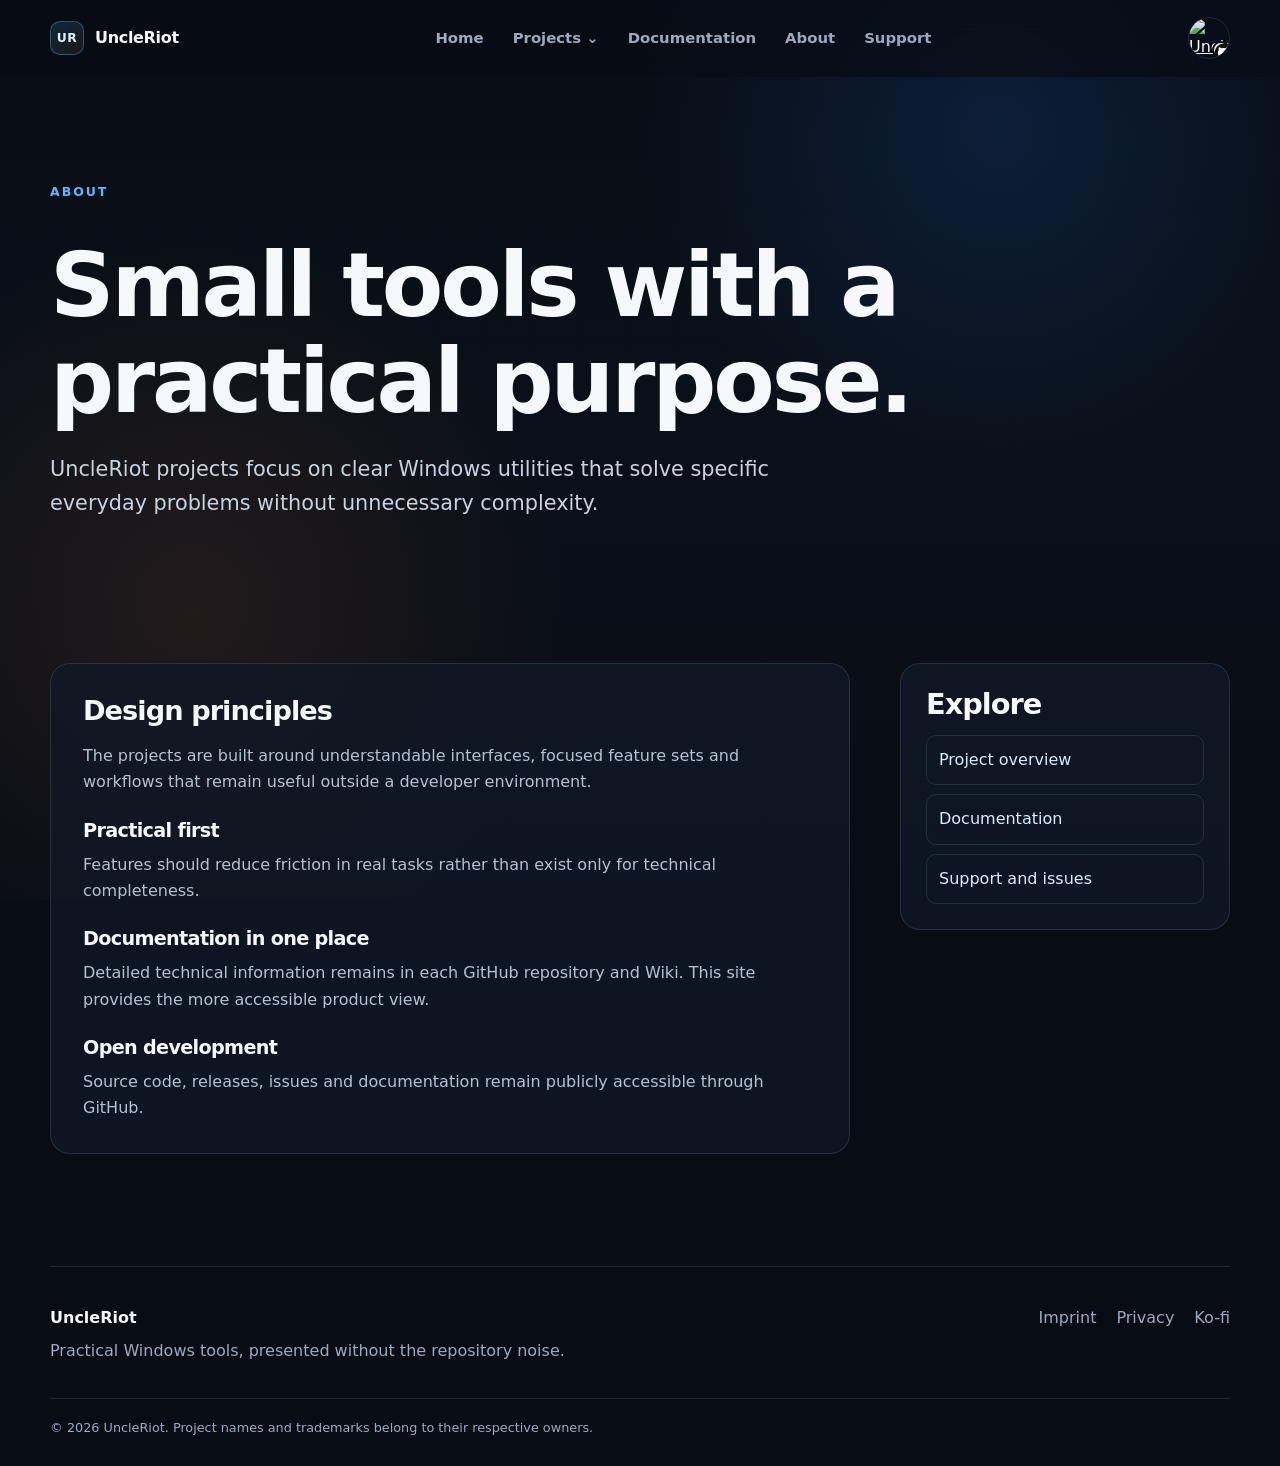
==== pages/about.html @ 2bf3cadb "Add files via upload" ====
<!doctype html><html lang="en"><head><meta charset="utf-8"><meta name="viewport" content="width=device-width, initial-scale=1"><meta name="theme-color" content="#080d15"><title>About — UncleRiot</title><link rel="stylesheet" href="../assets/css/base.css"><link rel="stylesheet" href="../assets/css/pages.css"><script defer src="../assets/js/config.js"></script><script defer src="../assets/js/site.js"></script></head><body><div data-site-header></div><main><section class="page-hero"><div class="container"><p class="eyebrow">About</p><h1>Small tools with a practical purpose.</h1><p class="lead">UncleRiot projects focus on clear Windows utilities that solve specific everyday problems without unnecessary complexity.</p></div></section><section class="section-tight"><div class="container content-grid"><div><article class="content-card"><h2>Design principles</h2><p>The projects are built around understandable interfaces, focused feature sets and workflows that remain useful outside a developer environment.</p><h3>Practical first</h3><p>Features should reduce friction in real tasks rather than exist only for technical completeness.</p><h3>Documentation in one place</h3><p>Detailed technical information remains in each GitHub repository and Wiki. This site provides the more accessible product view.</p><h3>Open development</h3><p>Source code, releases, issues and documentation remain publicly accessible through GitHub.</p></article></div><aside class="side-card"><h3>Explore</h3><div class="side-links"><a href="../index.html#projects">Project overview</a><a href="documentation.html">Documentation</a><a href="support.html">Support and issues</a></div></aside></div></section></main><div data-site-footer></div></body></html>
---- assets/css/base.css ----
:root {
  color-scheme: dark;
  --bg: #080d15;
  --bg-soft: #0d1420;
  --surface: rgba(16, 25, 39, .78);
  --surface-solid: #101927;
  --surface-2: #141f30;
  --border: rgba(159, 183, 217, .16);
  --border-strong: rgba(159, 183, 217, .28);
  --text: #f5f8fc;
  --muted: #9baabd;
  --blue: #59b8ff;
  --blue-2: #257bff;
  --orange: #ff9d55;
  --violet: #b997ff;
  --green: #6de2b1;
  --shadow: 0 24px 80px rgba(0, 0, 0, .34);
  --radius-sm: 12px;
  --radius: 20px;
  --radius-lg: 30px;
  --max: 1180px;
}

* { box-sizing: border-box; }
html { scroll-behavior: smooth; }
body {
  margin: 0;
  min-width: 320px;
  background: var(--bg);
  color: var(--text);
  font-family: Inter, ui-sans-serif, system-ui, -apple-system, BlinkMacSystemFont, "Segoe UI", sans-serif;
  line-height: 1.65;
  -webkit-font-smoothing: antialiased;
}
body::before {
  content: "";
  position: fixed;
  inset: 0;
  z-index: -3;
  background:
    radial-gradient(circle at 78% 14%, rgba(37, 123, 255, .15), transparent 28%),
    radial-gradient(circle at 15% 68%, rgba(255, 126, 61, .10), transparent 30%),
    linear-gradient(180deg, #080d15 0%, #0a1019 48%, #080d15 100%);
}
body::after {
  content: "";
  position: fixed;
  inset: 0;
  z-index: -2;
  opacity: .25;
  background-image: linear-gradient(rgba(140, 176, 220, .035) 1px, transparent 1px), linear-gradient(90deg, rgba(140, 176, 220, .035) 1px, transparent 1px);
  background-size: 48px 48px;
  mask-image: linear-gradient(to bottom, black, transparent 78%);
}
img { max-width: 100%; display: block; }
a { color: inherit; }
button, input { font: inherit; }
button { color: inherit; }
.container { width: min(calc(100% - 40px), var(--max)); margin-inline: auto; }
.skip-link { position: absolute; left: -999px; top: 8px; z-index: 999; }
.skip-link:focus { left: 8px; padding: 10px 14px; border-radius: 8px; background: #fff; color: #000; }
.eyebrow { margin: 0 0 12px; color: var(--blue); font-size: .78rem; font-weight: 800; letter-spacing: .16em; text-transform: uppercase; }
h1, h2, h3 { margin: 0; line-height: 1.08; letter-spacing: -.035em; }
h1 { font-size: clamp(3.1rem, 8vw, 7.4rem); }
h2 { font-size: clamp(2rem, 4.4vw, 4.1rem); }
h3 { font-size: clamp(1.3rem, 2.3vw, 1.8rem); }
p { margin: 0; }
.lead { color: #c8d3e1; font-size: clamp(1.05rem, 2vw, 1.3rem); }
.muted { color: var(--muted); }
.section { padding: 110px 0; }
.section-tight { padding: 72px 0; }
.section-heading { display: grid; gap: 18px; max-width: 760px; margin-bottom: 44px; }
.section-heading p:not(.eyebrow) { color: var(--muted); font-size: 1.08rem; }
.button-row { display: flex; flex-wrap: wrap; gap: 14px; }
.btn { display: inline-flex; min-height: 48px; padding: 0 20px; align-items: center; justify-content: center; gap: 9px; border: 1px solid var(--border-strong); border-radius: 12px; background: rgba(255,255,255,.025); color: var(--text); font-weight: 750; text-decoration: none; transition: transform .2s ease, border-color .2s ease, background .2s ease; }
.btn:hover { transform: translateY(-2px); border-color: rgba(116, 188, 255, .5); background: rgba(89, 184, 255, .07); }
.btn-primary { border-color: transparent; background: linear-gradient(135deg, var(--blue), var(--blue-2)); color: #04111f; box-shadow: 0 12px 38px rgba(37, 123, 255, .22); }
.btn-primary:hover { background: linear-gradient(135deg, #80c9ff, #4d94ff); }
.btn-kofi { border-color: rgba(255, 157, 85, .4); background: rgba(255, 157, 85, .08); }
.text-link { color: #d7eaff; font-weight: 750; text-decoration: none; }
.text-link span { display: inline-block; transition: transform .2s ease; }
.text-link:hover span { transform: translateX(4px); }
.text-link.muted { color: var(--muted); }

.site-header { position: sticky; top: 0; z-index: 100; border-bottom: 1px solid transparent; background: rgba(8, 13, 21, .72); backdrop-filter: blur(18px); }
.nav-shell { width: min(calc(100% - 40px), var(--max)); min-height: 76px; margin: 0 auto; display: grid; grid-template-columns: auto 1fr auto; align-items: center; gap: 30px; }
.brand { display: inline-flex; align-items: center; gap: 11px; font-weight: 850; text-decoration: none; letter-spacing: -.02em; }
.brand-mark { width: 34px; height: 34px; display: grid; place-items: center; border: 1px solid rgba(89,184,255,.35); border-radius: 10px; background: linear-gradient(145deg, rgba(89,184,255,.16), rgba(255,157,85,.08)); color: #dff3ff; font-size: .77rem; letter-spacing: .05em; }
.site-nav { justify-self: center; display: flex; align-items: center; gap: 29px; }
.site-nav > a, .nav-dropdown > button { border: 0; background: none; color: var(--muted); font-size: .93rem; font-weight: 650; text-decoration: none; cursor: pointer; transition: color .2s ease; }
.site-nav > a:hover, .nav-dropdown > button:hover { color: var(--text); }
.nav-dropdown { position: relative; }
.nav-dropdown > button { padding: 8px 0; }
.dropdown-panel { position: absolute; top: calc(100% + 15px); left: 50%; width: 310px; padding: 8px; border: 1px solid var(--border); border-radius: 15px; background: rgba(13, 20, 32, .98); box-shadow: var(--shadow); opacity: 0; visibility: hidden; transform: translate(-50%, -7px); transition: .18s ease; }
.nav-dropdown:hover .dropdown-panel, .nav-dropdown.is-open .dropdown-panel { opacity: 1; visibility: visible; transform: translate(-50%, 0); }
.dropdown-panel a { display: grid; gap: 2px; padding: 12px 13px; border-radius: 10px; text-decoration: none; }
.dropdown-panel a:hover { background: rgba(89,184,255,.08); }
.dropdown-panel small { color: var(--muted); font-size: .78rem; }
.avatar-link { position: relative; width: 42px; height: 42px; border: 1px solid var(--border); border-radius: 50%; overflow: hidden; }
.avatar-link img { width: 100%; height: 100%; object-fit: cover; }
.avatar-link .icon { position: absolute; right: -1px; bottom: -1px; width: 18px; height: 18px; display: grid; place-items: center; border: 2px solid var(--bg); border-radius: 50%; background: #fff; color: #111; }
.avatar-link svg, .nav-toggle svg { width: 20px; height: 20px; }
.nav-toggle { display: none; justify-self: end; width: 42px; height: 42px; place-items: center; border: 1px solid var(--border); border-radius: 10px; background: rgba(255,255,255,.03); }

.site-footer { width: min(calc(100% - 40px), var(--max)); margin: 40px auto 0; padding: 38px 0 28px; border-top: 1px solid var(--border); color: var(--muted); }
.footer-grid { display: flex; justify-content: space-between; gap: 30px; }
.footer-grid strong { color: var(--text); }
.footer-grid p { max-width: 520px; margin-top: 6px; }
.footer-links { display: flex; flex-wrap: wrap; align-items: flex-start; gap: 20px; }
.footer-links a { color: var(--muted); text-decoration: none; }
.footer-links a:hover { color: var(--text); }
.footer-meta { margin-top: 34px; padding-top: 18px; border-top: 1px solid var(--border); font-size: .8rem; }

@media (max-width: 820px) {
  .nav-shell { grid-template-columns: 1fr auto auto; }
  .nav-toggle { display: grid; }
  .site-nav { position: absolute; top: 76px; left: 20px; right: 20px; display: none; padding: 14px; align-items: stretch; flex-direction: column; gap: 3px; border: 1px solid var(--border); border-radius: 16px; background: rgba(13, 20, 32, .98); box-shadow: var(--shadow); }
  .site-nav.is-open { display: flex; }
  .site-nav > a, .nav-dropdown > button { width: 100%; padding: 11px 12px; text-align: left; }
  .dropdown-panel { position: static; width: 100%; margin-top: 4px; opacity: 1; visibility: visible; display: none; transform: none; box-shadow: none; background: rgba(255,255,255,.025); }
  .nav-dropdown.is-open .dropdown-panel { display: block; transform: none; }
  .nav-dropdown:hover .dropdown-panel { display: none; }
  .nav-dropdown.is-open:hover .dropdown-panel { display: block; }
  .section { padding: 80px 0; }
  .footer-grid { flex-direction: column; }
}
---- assets/css/pages.css ----
.page-hero { padding: 105px 0 70px; }.page-hero .container { display: grid; gap: 22px; }.page-hero h1 { max-width: 900px; font-size: clamp(2.8rem, 7vw, 6rem); }.page-hero .lead { max-width: 790px; }
.content-grid { display: grid; grid-template-columns: minmax(0, 1fr) 330px; gap: 50px; align-items: start; }.content-card { padding: 32px; border: 1px solid var(--border); border-radius: var(--radius); background: var(--surface); }.content-card + .content-card { margin-top: 20px; }.content-card h2 { margin-bottom: 18px; font-size: 1.7rem; }.content-card h3 { margin-top: 25px; margin-bottom: 10px; font-size: 1.2rem; }.content-card p, .content-card li { color: #b5c2d2; }.content-card ul { padding-left: 20px; }.side-card { position: sticky; top: 100px; padding: 25px; border: 1px solid var(--border); border-radius: var(--radius); background: var(--surface); }.side-card h3 { margin-bottom: 15px; }.side-links { display: grid; gap: 9px; }.side-links a { padding: 11px 12px; border: 1px solid var(--border); border-radius: 10px; color: #dcecff; text-decoration: none; }.side-links a:hover { border-color: rgba(89,184,255,.42); background: rgba(89,184,255,.06); }
.project-hero-grid { display: grid; grid-template-columns: 1fr 380px; gap: 55px; align-items: center; }.project-badge { width: 100%; aspect-ratio: 1.15; display: grid; place-items: center; border: 1px solid var(--border); border-radius: var(--radius-lg); background: radial-gradient(circle, rgba(89,184,255,.14), transparent 54%), var(--surface); box-shadow: var(--shadow); }.project-badge span { font-size: clamp(4rem, 9vw, 8rem); font-weight: 900; background: linear-gradient(135deg, #fff, var(--blue), var(--orange)); -webkit-background-clip: text; background-clip: text; color: transparent; }.feature-list { display: grid; grid-template-columns: repeat(2, 1fr); gap: 14px; padding: 0; list-style: none; }.feature-list li { padding: 16px 17px; border: 1px solid var(--border); border-radius: 12px; background: rgba(255,255,255,.02); }.legal-note { padding: 16px 18px; border-left: 3px solid var(--orange); background: rgba(255,157,85,.07); color: #ffd8bd; }
@media (max-width: 860px) { .content-grid, .project-hero-grid { grid-template-columns: 1fr; }.project-badge { max-width: 540px; }.side-card { position: static; }.feature-list { grid-template-columns: 1fr; } }
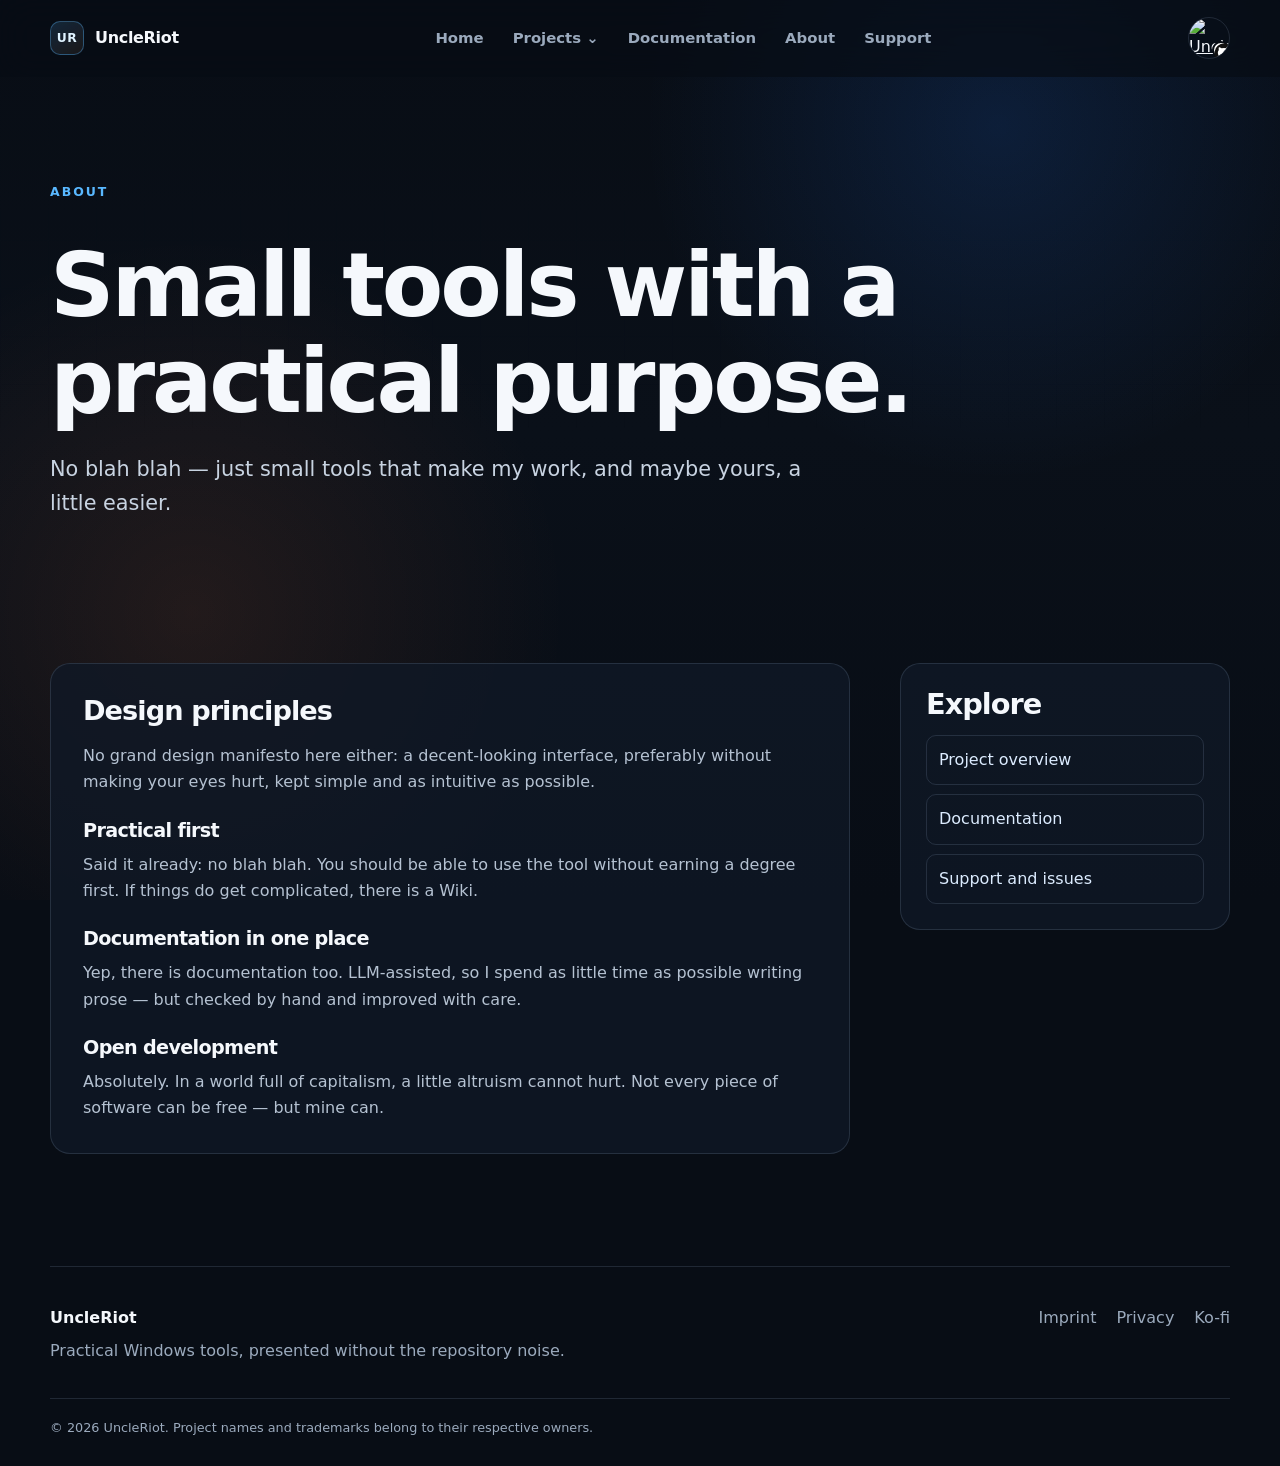
==== commit 38d42915: "Add files via upload" ====
--- a/pages/about.html
+++ b/pages/about.html
@@ -1 +1 @@
-<!doctype html><html lang="en"><head><meta charset="utf-8"><meta name="viewport" content="width=device-width, initial-scale=1"><meta name="theme-color" content="#080d15"><title>About — UncleRiot</title><link rel="stylesheet" href="../assets/css/base.css"><link rel="stylesheet" href="../assets/css/pages.css"><script defer src="../assets/js/config.js"></script><script defer src="../assets/js/site.js"></script></head><body><div data-site-header></div><main><section class="page-hero"><div class="container"><p class="eyebrow">About</p><h1>Small tools with a practical purpose.</h1><p class="lead">UncleRiot projects focus on clear Windows utilities that solve specific everyday problems without unnecessary complexity.</p></div></section><section class="section-tight"><div class="container content-grid"><div><article class="content-card"><h2>Design principles</h2><p>The projects are built around understandable interfaces, focused feature sets and workflows that remain useful outside a developer environment.</p><h3>Practical first</h3><p>Features should reduce friction in real tasks rather than exist only for technical completeness.</p><h3>Documentation in one place</h3><p>Detailed technical information remains in each GitHub repository and Wiki. This site provides the more accessible product view.</p><h3>Open development</h3><p>Source code, releases, issues and documentation remain publicly accessible through GitHub.</p></article></div><aside class="side-card"><h3>Explore</h3><div class="side-links"><a href="../index.html#projects">Project overview</a><a href="documentation.html">Documentation</a><a href="support.html">Support and issues</a></div></aside></div></section></main><div data-site-footer></div></body></html>
+<!doctype html><html lang="en"><head><meta charset="utf-8"><meta name="viewport" content="width=device-width, initial-scale=1"><meta name="theme-color" content="#080d15"><title>About — UncleRiot</title><link rel="stylesheet" href="../assets/css/base.css"><link rel="stylesheet" href="../assets/css/pages.css"><script defer src="../assets/js/config.js"></script><script defer src="../assets/js/site.js"></script></head><body><div data-site-header></div><main><section class="page-hero"><div class="container"><p class="eyebrow">About</p><h1>Small tools with a practical purpose.</h1><p class="lead">No blah blah — just small tools that make my work, and maybe yours, a little easier.</p></div></section><section class="section-tight"><div class="container content-grid"><div><article class="content-card"><h2>Design principles</h2><p>No grand design manifesto here either: a decent-looking interface, preferably without making your eyes hurt, kept simple and as intuitive as possible.</p><h3>Practical first</h3><p>Said it already: no blah blah. You should be able to use the tool without earning a degree first. If things do get complicated, there is a Wiki.</p><h3>Documentation in one place</h3><p>Yep, there is documentation too. LLM-assisted, so I spend as little time as possible writing prose — but checked by hand and improved with care.</p><h3>Open development</h3><p>Absolutely. In a world full of capitalism, a little altruism cannot hurt. Not every piece of software can be free — but mine can.</p></article></div><aside class="side-card"><h3>Explore</h3><div class="side-links"><a href="../index.html#projects">Project overview</a><a href="documentation.html">Documentation</a><a href="support.html">Support and issues</a></div></aside></div></section></main><div data-site-footer></div></body></html>
